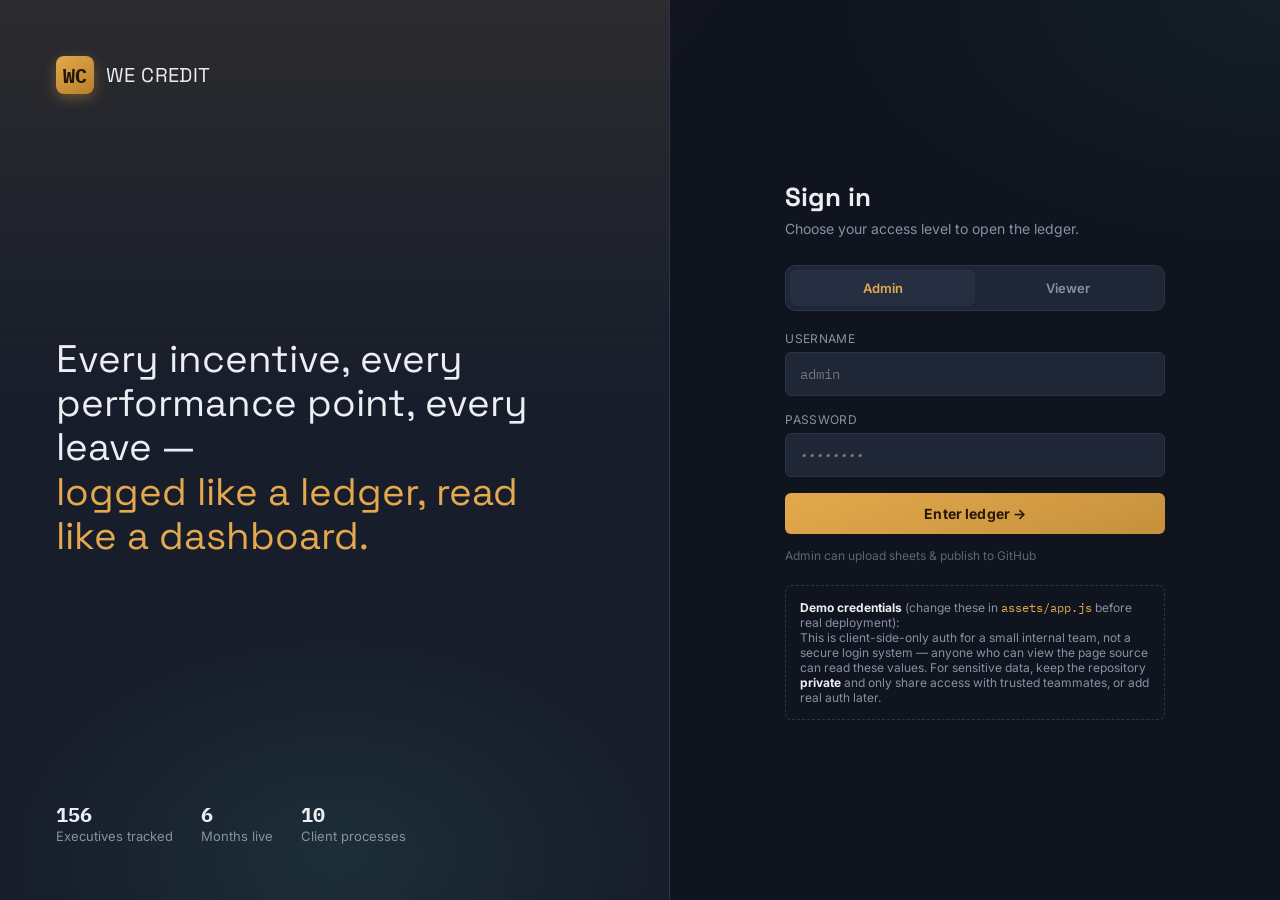
==== index.html @ 79894889 "new" ====
<!DOCTYPE html>
<html lang="en">
<head>
<meta charset="UTF-8">
<meta name="viewport" content="width=device-width, initial-scale=1.0">
<title>WE CREDIT — Sign in</title>
<link rel="preconnect" href="https://fonts.googleapis.com">
<link href="https://fonts.googleapis.com/css2?family=Space+Grotesk:wght@500;600;700&family=Inter:wght@400;500;600;700&family=IBM+Plex+Mono:wght@400;500;600&display=swap" rel="stylesheet">
<link rel="stylesheet" href="assets/style.css">
</head>
<body>

<div class="login-shell">
  <aside class="login-aside">
    <div class="brand-mark"><span class="stamp">WC</span> WE CREDIT</div>

    <div class="aside-quote">
      Every incentive, every performance point, every leave —<br>
      <em>logged like a ledger, read like a dashboard.</em>
    </div>

    <div class="aside-foot">
      <div><b id="statEmp">—</b>Executives tracked</div>
      <div><b id="statMonths">6</b>Months live</div>
      <div><b id="statProc">—</b>Client processes</div>
    </div>
  </aside>

  <main class="login-main">
    <div class="login-card">
      <h1>Sign in</h1>
      <p class="sub">Choose your access level to open the ledger.</p>

      <div class="role-toggle">
        <button type="button" data-role="admin" class="active">Admin</button>
        <button type="button" data-role="viewer">Viewer</button>
      </div>

      <div class="error-msg" id="errBox">Incorrect username or password. Try again.</div>

      <form id="loginForm">
        <div class="field">
          <label for="username">Username</label>
          <input id="username" autocomplete="username" placeholder="admin" required>
        </div>
        <div class="field">
          <label for="password">Password</label>
          <input id="password" type="password" autocomplete="current-password" placeholder="••••••••" required>
        </div>
        <button class="btn btn-primary" type="submit" id="loginBtn">Enter ledger →</button>
      </form>

      <div class="hint-row">
        <span id="roleHint">Admin can upload sheets &amp; publish to GitHub</span>
      </div>

      <div class="demo-creds">
        <b>Demo credentials</b> (change these in <code>assets/app.js</code> before real deployment):<br>
        This is client-side-only auth for a small internal team, not a secure login system —
        anyone who can view the page source can read these values. For sensitive data, keep the
        repository <b>private</b> and only share access with trusted teammates, or add real auth later.
      </div>
    </div>
  </main>
</div>

<script src="assets/app.js"></script>
<script>
  (function(){
    var roleBtns = document.querySelectorAll('.role-toggle button');
    var hint = document.getElementById('roleHint');
    var usernameField = document.getElementById('username');
    roleBtns.forEach(function(btn){
      btn.addEventListener('click', function(){
        roleBtns.forEach(function(b){ b.classList.remove('active'); });
        btn.classList.add('active');
        var role = btn.getAttribute('data-role');
        hint.textContent = role === 'admin'
          ? 'Admin can upload sheets & publish to GitHub'
          : 'Viewer gets read-only dashboards';
        usernameField.placeholder = role === 'admin' ? 'admin' : 'viewer';
      });
    });

    document.getElementById('loginForm').addEventListener('submit', function(e){
      e.preventDefault();
      var role = document.querySelector('.role-toggle button.active').getAttribute('data-role');
      var u = document.getElementById('username').value.trim();
      var p = document.getElementById('password').value;
      var result = WCLedger.auth.attempt(role, u, p);
      var errBox = document.getElementById('errBox');
      if(result.ok){
        errBox.style.display = 'none';
        window.location.href = 'dashboard.html';
      } else {
        errBox.style.display = 'block';
      }
    });

    // Populate aside stats from data.json (nice-to-have, silently ignored if not reachable, e.g. opened via file://)
    fetch('data/data.json').then(function(r){ return r.json(); }).then(function(d){
      document.getElementById('statEmp').textContent = d.meta.employeeCount;
      var procs = new Set(d.employees.map(function(e){ return e.currentProcess; }));
      document.getElementById('statProc').textContent = procs.size;
    }).catch(function(){ /* offline / file:// preview — ignore */ });

    // If already logged in, skip straight to dashboard
    if(WCLedger.auth.current()){ window.location.href = 'dashboard.html'; }
  })();
</script>
</body>
</html>
---- assets/style.css ----
/* ==========================================================================
   WorkCollar Ledger — design tokens
   Subject: monthly incentive/performance sheet for field sales executives,
   run across multiple client processes (KB, Money View, Olyv, Zapcash…).
   Direction: a "ledger with a pulse" — stamped ticket cards, ruled tables,
   mono digits for every number, warm gold for incentive, teal for
   performance, coral for risk (leave/PIP).
   ========================================================================== */

:root{
  --ink:        #10141F;
  --panel:      #171D2B;
  --panel-2:    #1F2736;
  --panel-3:    #262F42;
  --line:       #2B3448;
  --line-soft:  #202939;
  --paper:      #ECEEF3;
  --slate:      #8890A4;
  --slate-dim:  #5D6478;

  --gold:       #E3A94C;
  --gold-dim:   #7A5A26;
  --teal:       #4FC9A8;
  --teal-dim:   #2C6B58;
  --coral:      #E36767;
  --coral-dim:  #7A3232;
  --blue:       #6C93E0;

  --font-display: 'Space Grotesk', 'Segoe UI', sans-serif;
  --font-body: 'Inter', 'Segoe UI', sans-serif;
  --font-mono: 'IBM Plex Mono', 'Courier New', monospace;

  --radius: 10px;
  --radius-sm: 6px;
  --shadow-card: 0 1px 0 rgba(255,255,255,0.03) inset, 0 8px 24px rgba(0,0,0,0.35);
}

@media (prefers-reduced-motion: reduce){
  *{ animation-duration: 0.001ms !important; transition-duration: 0.001ms !important; }
}

*{ box-sizing: border-box; }
html,body{ height:100%; }
body{
  margin:0;
  background:
    radial-gradient(1100px 600px at 12% -10%, rgba(227,169,76,0.08), transparent 55%),
    radial-gradient(900px 500px at 100% 0%, rgba(79,201,168,0.06), transparent 50%),
    var(--ink);
  color: var(--paper);
  font-family: var(--font-body);
  -webkit-font-smoothing: antialiased;
}

a{ color: inherit; }

::selection{ background: var(--gold); color: #171207; }

.mono{ font-family: var(--font-mono); font-variant-numeric: tabular-nums; }

/* Perforated / ledger-edge divider used under hero + table headers */
.perf-edge{
  height: 10px;
  background-image: radial-gradient(circle at 10px 5px, var(--ink) 3.5px, transparent 3.6px);
  background-size: 20px 10px;
  background-repeat: repeat-x;
  background-color: var(--panel-2);
}

/* ---------------------------------------------------------------------- */
/* LOGIN PAGE                                                              */
/* ---------------------------------------------------------------------- */
.login-shell{
  min-height:100vh;
  display:grid;
  grid-template-columns: 1.1fr 1fr;
}
@media (max-width: 860px){
  .login-shell{ grid-template-columns: 1fr; }
  .login-aside{ display:none; }
}

.login-aside{
  position:relative;
  padding: 56px;
  display:flex;
  flex-direction:column;
  justify-content:space-between;
  background:
    linear-gradient(180deg, rgba(227,169,76,0.10), rgba(16,20,31,0) 45%),
    var(--panel);
  border-right: 1px solid var(--line);
  overflow:hidden;
}
.login-aside::after{
  content:"";
  position:absolute; inset: auto -20% -30% -20%;
  height: 70%;
  background: radial-gradient(closest-side, rgba(79,201,168,0.10), transparent 70%);
}
.brand-mark{
  display:flex; align-items:center; gap:12px;
  font-family: var(--font-display);
  font-size: 20px; letter-spacing: 0.02em;
}
.brand-mark .stamp{
  width:38px; height:38px; border-radius:8px;
  background: linear-gradient(145deg, var(--gold), #B87F2A);
  display:flex; align-items:center; justify-content:center;
  color:#241905; font-weight:700; font-family: var(--font-mono);
  box-shadow: 0 4px 14px rgba(227,169,76,0.35);
}
.aside-quote{
  position:relative; z-index:1;
  font-family: var(--font-display);
  font-size: clamp(28px, 3vw, 40px);
  line-height:1.15;
  max-width: 520px;
  color: var(--paper);
}
.aside-quote em{ color: var(--gold); font-style:normal; }
.aside-foot{
  position:relative; z-index:1;
  display:flex; gap:28px; color: var(--slate); font-size:13px;
}
.aside-foot b{ color: var(--paper); font-family: var(--font-mono); display:block; font-size:20px; }

.login-main{
  display:flex; align-items:center; justify-content:center;
  padding: 40px 24px;
}
.login-card{
  width:100%; max-width: 380px;
}
.login-card h1{
  font-family: var(--font-display);
  font-size: 26px; margin: 0 0 6px;
}
.login-card p.sub{ color: var(--slate); margin:0 0 28px; font-size:14px; }

.role-toggle{
  display:flex; background: var(--panel-2); border:1px solid var(--line);
  border-radius: var(--radius); padding:4px; margin-bottom:20px;
}
.role-toggle button{
  flex:1; padding:10px 12px; border:none; background:transparent; color:var(--slate);
  font-family: var(--font-body); font-weight:600; font-size:13px; border-radius:7px; cursor:pointer;
  transition: background .15s, color .15s;
}
.role-toggle button.active{ background: var(--panel-3); color: var(--paper); box-shadow: 0 1px 0 rgba(255,255,255,0.04) inset; }
.role-toggle button.active[data-role="admin"]{ color: var(--gold); }
.role-toggle button.active[data-role="viewer"]{ color: var(--teal); }

.field{ margin-bottom: 16px; }
.field label{ display:block; font-size:12px; color: var(--slate); margin-bottom:6px; letter-spacing:.03em; text-transform:uppercase; }
.field input{
  width:100%; padding: 12px 14px; border-radius: var(--radius-sm);
  border:1px solid var(--line); background: var(--panel-2); color: var(--paper);
  font-family: var(--font-mono); font-size:14px; outline:none;
  transition: border-color .15s, box-shadow .15s;
}
.field input:focus{ border-color: var(--gold); box-shadow: 0 0 0 3px rgba(227,169,76,0.15); }

.btn{
  display:inline-flex; align-items:center; justify-content:center; gap:8px;
  padding: 12px 18px; border-radius: var(--radius-sm); border:none; cursor:pointer;
  font-family: var(--font-body); font-weight:700; font-size:14px; letter-spacing:.01em;
  transition: transform .1s, filter .15s;
}
.btn:active{ transform: translateY(1px); }
.btn-primary{ background: linear-gradient(160deg, var(--gold), #C6903C); color:#251a06; width:100%; }
.btn-primary:hover{ filter: brightness(1.07); }
.btn-ghost{ background: var(--panel-3); color: var(--paper); border:1px solid var(--line); }
.btn-ghost:hover{ border-color: var(--slate-dim); }
.btn-danger{ background: var(--panel-3); color: var(--coral); border:1px solid var(--coral-dim); }
.btn-sm{ padding: 8px 12px; font-size:12px; }

.hint-row{ display:flex; justify-content:space-between; align-items:center; margin-top:14px; font-size:12px; color: var(--slate-dim); }
.error-msg{
  display:none; background: rgba(227,103,103,0.1); border:1px solid var(--coral-dim); color:#F0A9A9;
  padding:10px 12px; border-radius: var(--radius-sm); font-size:13px; margin-bottom:16px;
}
.demo-creds{ margin-top:22px; padding:14px; border:1px dashed var(--line); border-radius: var(--radius-sm); font-size:12px; color: var(--slate); }
.demo-creds b{ color: var(--paper); }
.demo-creds code{ color: var(--gold); font-family: var(--font-mono); }

/* ---------------------------------------------------------------------- */
/* APP SHELL                                                               */
/* ---------------------------------------------------------------------- */
.app-shell{ min-height:100vh; display:flex; }

.sidebar{
  width: 232px; flex-shrink:0; background: var(--panel);
  border-right:1px solid var(--line);
  display:flex; flex-direction:column; padding: 22px 14px;
  position:sticky; top:0; height:100vh;
}
.sidebar .brand-mark{ padding: 0 8px 22px; font-size:17px; }
.role-pill{
  margin: 0 8px 20px; padding:8px 10px; border-radius: var(--radius-sm);
  background: var(--panel-2); border:1px solid var(--line);
  font-size:12px; color:var(--slate); display:flex; align-items:center; justify-content:space-between;
}
.role-pill b{ font-family: var(--font-mono); }
.role-pill.admin b{ color: var(--gold); }
.role-pill.viewer b{ color: var(--teal); }

.nav-group{ display:flex; flex-direction:column; gap:4px; margin-bottom: 8px; }
.nav-eyebrow{ font-size:10px; text-transform:uppercase; letter-spacing:.12em; color: var(--slate-dim); padding: 14px 12px 6px; }
.navlink{
  display:flex; align-items:center; gap:10px; padding: 10px 12px; border-radius: var(--radius-sm);
  color: var(--slate); text-decoration:none; font-size:13.5px; font-weight:600; cursor:pointer; border:1px solid transparent;
  transition: background .12s, color .12s;
}
.navlink svg{ width:16px; height:16px; flex-shrink:0; opacity:.85; }
.navlink:hover{ background: var(--panel-2); color: var(--paper); }
.navlink.active{ background: var(--panel-2); color: var(--paper); border-color: var(--line); }
.navlink.active .tick{ background: var(--gold); }
.navlink .tick{ width:4px; height:4px; border-radius:50%; background: var(--slate-dim); margin-left:auto; }

.sidebar-foot{ margin-top:auto; padding-top: 14px; border-top:1px solid var(--line); }

.main{ flex:1; min-width:0; }
.topbar{
  position:sticky; top:0; z-index:5;
  display:flex; align-items:center; justify-content:space-between;
  padding: 18px 30px; background: rgba(16,20,31,0.85); backdrop-filter: blur(6px);
  border-bottom:1px solid var(--line);
}
.topbar h1{ font-family: var(--font-display); font-size:20px; margin:0; }
.topbar .meta{ color: var(--slate); font-size:12.5px; margin-top:2px; }
.topbar-actions{ display:flex; gap:10px; align-items:center; }

.content{ padding: 26px 30px 60px; max-width: 1360px; }
.panel-fade{ animation: fadeUp .35s ease; }
@keyframes fadeUp{ from{ opacity:0; transform: translateY(6px);} to{opacity:1; transform:none;} }

/* ---------------------------------------------------------------------- */
/* KPI TICKETS                                                             */
/* ---------------------------------------------------------------------- */
.kpi-row{ display:grid; grid-template-columns: repeat(auto-fit, minmax(200px,1fr)); gap:14px; margin-bottom: 22px; }
.ticket{
  position:relative; background: var(--panel); border:1px solid var(--line);
  border-radius: var(--radius); padding: 18px 18px 16px; box-shadow: var(--shadow-card);
  overflow:hidden;
}
.ticket::before{
  content:""; position:absolute; left:0; top:0; bottom:0; width:4px;
  background: var(--accent, var(--gold));
}
.ticket .lbl{ font-size:11px; text-transform:uppercase; letter-spacing:.09em; color: var(--slate); margin-bottom:8px; }
.ticket .val{ font-family: var(--font-mono); font-size: 26px; font-weight:600; color: var(--paper); }
.ticket .sub{ margin-top:6px; font-size:12px; color: var(--slate-dim); }
.ticket .val .unit{ font-size:14px; color: var(--slate); margin-left:4px; }
.ticket-notch{
  position:absolute; right:14px; top:14px; width:8px; height:8px; border-radius:50%;
  background: var(--ink); box-shadow: -14px 0 0 var(--ink);
}

/* ---------------------------------------------------------------------- */
/* CARDS / GRID                                                            */
/* ---------------------------------------------------------------------- */
.card{
  background: var(--panel); border:1px solid var(--line); border-radius: var(--radius);
  padding: 20px; box-shadow: var(--shadow-card); margin-bottom: 18px;
}
.card-head{ display:flex; align-items:flex-start; justify-content:space-between; margin-bottom:14px; gap:12px; }
.card-head h3{ font-family: var(--font-display); font-size:15.5px; margin:0 0 3px; }
.card-head p{ margin:0; font-size:12.5px; color: var(--slate); }
.grid-2{ display:grid; grid-template-columns: 1.2fr 1fr; gap:18px; }
.grid-2-even{ display:grid; grid-template-columns: 1fr 1fr; gap:18px; }
@media (max-width: 980px){ .grid-2, .grid-2-even{ grid-template-columns: 1fr; } }

.chip{ display:inline-flex; align-items:center; gap:6px; padding:4px 10px; border-radius:999px; font-size:11.5px; font-weight:600; background: var(--panel-2); border:1px solid var(--line); color: var(--slate); }
.chip .dot{ width:7px; height:7px; border-radius:50%; }

.legend{ display:flex; flex-wrap:wrap; gap:8px; margin-top:12px; }

/* ---------------------------------------------------------------------- */
/* TABLE (raw data)                                                        */
/* ---------------------------------------------------------------------- */
.table-wrap{ overflow:auto; border:1px solid var(--line); border-radius: var(--radius); }
table.ledger{ width:100%; border-collapse: collapse; font-size:12.8px; min-width: 1100px; }
table.ledger thead th{
  position:sticky; top:0; background: var(--panel-3); color: var(--slate);
  text-align:left; padding:10px 12px; font-size:10.5px; text-transform:uppercase; letter-spacing:.06em;
  border-bottom:1px solid var(--line); white-space:nowrap; cursor:pointer; user-select:none;
}
table.ledger thead th:hover{ color: var(--paper); }
table.ledger thead th.num{ text-align:right; }
table.ledger tbody td{ padding: 9px 12px; border-bottom:1px solid var(--line-soft); white-space:nowrap; color: var(--paper); }
table.ledger tbody td.num{ text-align:right; font-family: var(--font-mono); }
table.ledger tbody tr{ transition: background .1s; cursor:pointer; }
table.ledger tbody tr:hover{ background: var(--panel-2); }
table.ledger tbody td.name{ font-weight:600; }
table.ledger tbody td .proc{ color: var(--slate); font-size:11.5px; }
.pos{ color: var(--teal); } .risk{ color: var(--coral); } .warn{ color: var(--gold); }

.spark{ display:inline-block; vertical-align:middle; }

.table-toolbar{ display:flex; gap:10px; flex-wrap:wrap; align-items:center; margin-bottom:14px; }
.search-box{
  flex:1; min-width:220px; display:flex; align-items:center; gap:8px;
  background: var(--panel-2); border:1px solid var(--line); border-radius: var(--radius-sm);
  padding: 9px 12px;
}
.search-box input{ background:transparent; border:none; outline:none; color:var(--paper); font-family: var(--font-body); font-size:13px; width:100%; }
.select-mini{ background: var(--panel-2); border:1px solid var(--line); color: var(--paper); border-radius: var(--radius-sm); padding:9px 10px; font-size:13px; }
.count-badge{ color: var(--slate); font-size:12px; }

/* ---------------------------------------------------------------------- */
/* MODAL (employee detail)                                                 */
/* ---------------------------------------------------------------------- */
.modal-backdrop{
  position:fixed; inset:0; background: rgba(8,10,16,0.7); backdrop-filter: blur(3px);
  display:none; align-items:center; justify-content:center; z-index:50; padding:20px;
}
.modal-backdrop.open{ display:flex; }
.modal{
  background: var(--panel); border:1px solid var(--line); border-radius: 14px;
  width:100%; max-width: 640px; max-height: 86vh; overflow:auto; box-shadow: 0 24px 60px rgba(0,0,0,0.5);
}
.modal-head{ padding: 20px 22px; border-bottom:1px solid var(--line); display:flex; justify-content:space-between; align-items:flex-start; }
.modal-head h2{ font-family: var(--font-display); margin:0 0 4px; font-size:19px; }
.modal-head .sub{ color: var(--slate); font-size:12.5px; }
.modal-body{ padding: 20px 22px; }
.modal-close{ background:none; border:none; color: var(--slate); font-size:20px; cursor:pointer; line-height:1; }
.modal-close:hover{ color: var(--paper); }
.detail-grid{ display:grid; grid-template-columns: repeat(3,1fr); gap:10px; margin-bottom:18px; }
.detail-grid .d{ background: var(--panel-2); border:1px solid var(--line); border-radius: var(--radius-sm); padding:10px 12px; }
.detail-grid .d .k{ font-size:10.5px; text-transform:uppercase; color:var(--slate-dim); letter-spacing:.06em; }
.detail-grid .d .v{ font-family: var(--font-mono); font-size:14px; margin-top:3px; }
.mini-table{ width:100%; border-collapse:collapse; font-size:12.5px; }
.mini-table th{ text-align:right; color:var(--slate); font-weight:600; font-size:10.5px; text-transform:uppercase; padding:6px 8px; border-bottom:1px solid var(--line); }
.mini-table th:first-child, .mini-table td:first-child{ text-align:left; }
.mini-table td{ text-align:right; padding:7px 8px; border-bottom:1px solid var(--line-soft); font-family: var(--font-mono); }

/* ---------------------------------------------------------------------- */
/* PUBLISH / ADMIN                                                         */
/* ---------------------------------------------------------------------- */
.upload-zone{
  border: 1.5px dashed var(--line); border-radius: var(--radius); padding: 30px; text-align:center;
  background: var(--panel-2); cursor:pointer; transition: border-color .15s, background .15s;
}
.upload-zone:hover, .upload-zone.drag{ border-color: var(--gold); background: rgba(227,169,76,0.06); }
.upload-zone input{ display:none; }
.step-badge{
  display:inline-flex; align-items:center; justify-content:center; width:22px; height:22px; border-radius:50%;
  background: var(--panel-3); border:1px solid var(--line); color: var(--slate); font-size:11px; font-family: var(--font-mono); margin-right:8px;
}
.field-inline{ display:grid; grid-template-columns: 1fr 1fr; gap:14px; }
@media (max-width:700px){ .field-inline{ grid-template-columns:1fr; } }
.status-box{ margin-top:14px; padding:12px 14px; border-radius: var(--radius-sm); font-size:13px; display:none; }
.status-box.show{ display:block; }
.status-box.ok{ background: rgba(79,201,168,0.09); border:1px solid var(--teal-dim); color:#B9EEE0; }
.status-box.err{ background: rgba(227,103,103,0.09); border:1px solid var(--coral-dim); color:#F0A9A9; }
.status-box.info{ background: rgba(108,147,224,0.09); border:1px solid #33477e; color:#c4d3f5; }
.progress-dots{ display:inline-flex; gap:4px; margin-left:6px; }
.progress-dots span{ width:5px; height:5px; border-radius:50%; background: var(--slate); animation: blink 1.2s infinite ease-in-out; }
.progress-dots span:nth-child(2){ animation-delay:.2s; } .progress-dots span:nth-child(3){ animation-delay:.4s; }
@keyframes blink{ 0%,80%,100%{opacity:.25} 40%{opacity:1} }

.warn-banner{
  display:flex; gap:10px; align-items:flex-start; background: rgba(227,169,76,0.08); border:1px solid var(--gold-dim);
  color:#F2D8A6; padding:12px 14px; border-radius: var(--radius-sm); font-size:12.5px; margin-bottom:18px;
}

footer.foot-note{ text-align:center; color: var(--slate-dim); font-size:11.5px; padding: 30px 0 10px; }

::-webkit-scrollbar{ width:10px; height:10px; }
::-webkit-scrollbar-track{ background: transparent; }
::-webkit-scrollbar-thumb{ background: var(--panel-3); border-radius:6px; }
::-webkit-scrollbar-thumb:hover{ background: var(--line); }
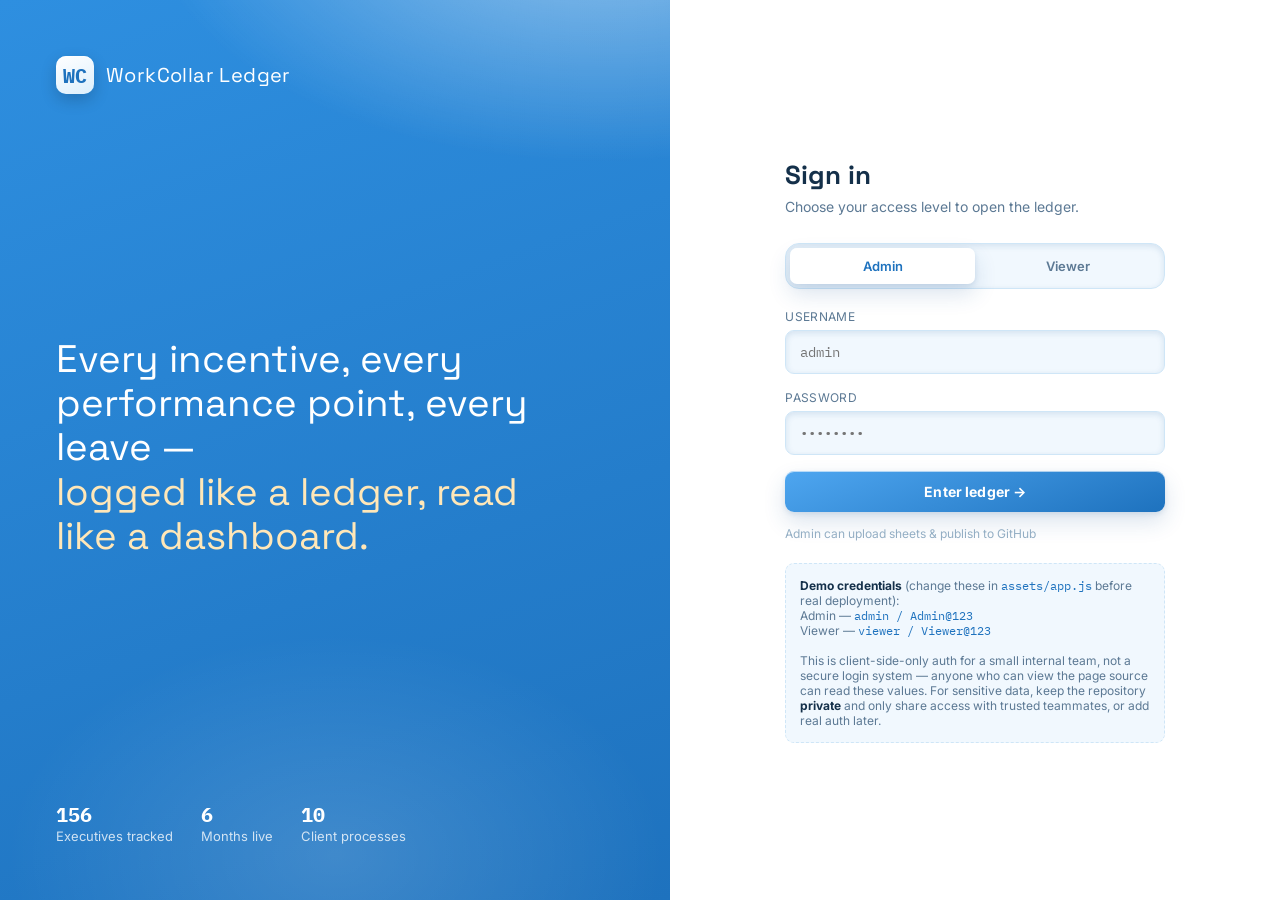
==== commit 79c9824d: "Initial commit" ====
--- a/index.html
+++ b/index.html
@@ -3,7 +3,7 @@
 <head>
 <meta charset="UTF-8">
 <meta name="viewport" content="width=device-width, initial-scale=1.0">
-<title>WE CREDIT — Sign in</title>
+<title>WorkCollar Ledger — Sign in</title>
 <link rel="preconnect" href="https://fonts.googleapis.com">
 <link href="https://fonts.googleapis.com/css2?family=Space+Grotesk:wght@500;600;700&family=Inter:wght@400;500;600;700&family=IBM+Plex+Mono:wght@400;500;600&display=swap" rel="stylesheet">
 <link rel="stylesheet" href="assets/style.css">
@@ -12,7 +12,7 @@
 
 <div class="login-shell">
   <aside class="login-aside">
-    <div class="brand-mark"><span class="stamp">WC</span> WE CREDIT</div>
+    <div class="brand-mark"><span class="stamp">WC</span> WorkCollar Ledger</div>
 
     <div class="aside-quote">
       Every incentive, every performance point, every leave —<br>
@@ -56,6 +56,8 @@
 
       <div class="demo-creds">
         <b>Demo credentials</b> (change these in <code>assets/app.js</code> before real deployment):<br>
+        Admin — <code>admin / Admin@123</code><br>
+        Viewer — <code>viewer / Viewer@123</code><br><br>
         This is client-side-only auth for a small internal team, not a secure login system —
         anyone who can view the page source can read these values. For sensitive data, keep the
         repository <b>private</b> and only share access with trusted teammates, or add real auth later.
--- a/assets/style.css
+++ b/assets/style.css
@@ -1,38 +1,50 @@
 /* ==========================================================================
    WorkCollar Ledger — design tokens
-   Subject: monthly incentive/performance sheet for field sales executives,
-   run across multiple client processes (KB, Money View, Olyv, Zapcash…).
-   Direction: a "ledger with a pulse" — stamped ticket cards, ruled tables,
-   mono digits for every number, warm gold for incentive, teal for
-   performance, coral for risk (leave/PIP).
+   Theme: sky blue & white, raised "3D" ticket/card surfaces on a soft
+   sky-blue backdrop. Gold = incentive, teal = performance, coral = leave/PIP
+   stay as the data-accent palette across every table and chart.
    ========================================================================== */
 
 :root{
-  --ink:        #10141F;
-  --panel:      #171D2B;
-  --panel-2:    #1F2736;
-  --panel-3:    #262F42;
-  --line:       #2B3448;
-  --line-soft:  #202939;
-  --paper:      #ECEEF3;
-  --slate:      #8890A4;
-  --slate-dim:  #5D6478;
-
-  --gold:       #E3A94C;
-  --gold-dim:   #7A5A26;
-  --teal:       #4FC9A8;
-  --teal-dim:   #2C6B58;
-  --coral:      #E36767;
-  --coral-dim:  #7A3232;
-  --blue:       #6C93E0;
+  --sky:        #EAF5FF;
+  --sky-2:      #DCEFFC;
+  --sky-deep:   #2E8FE0;
+  --sky-deep-2: #1E72BE;
+
+  --ink:        #EAF5FF;   /* page background */
+  --panel:      #FFFFFF;   /* card surface */
+  --panel-2:    #F1F8FE;   /* subtle surface */
+  --panel-3:    #E4F1FC;   /* deeper subtle surface */
+  --line:       #CFE6F7;
+  --line-soft:  #E3F0FA;
+  --paper:      #14304A;   /* primary text */
+  --slate:      #5C7994;   /* muted text */
+  --slate-dim:  #93AEC4;
+
+  --gold:       #E8A93B;
+  --gold-dim:   #F6DFAF;
+  --teal:       #1FA184;
+  --teal-dim:   #BFEBE0;
+  --coral:      #D6494E;
+  --coral-dim:  #F6C9CB;
+  --blue:       #2E8FE0;
 
   --font-display: 'Space Grotesk', 'Segoe UI', sans-serif;
   --font-body: 'Inter', 'Segoe UI', sans-serif;
   --font-mono: 'IBM Plex Mono', 'Courier New', monospace;
 
-  --radius: 10px;
-  --radius-sm: 6px;
-  --shadow-card: 0 1px 0 rgba(255,255,255,0.03) inset, 0 8px 24px rgba(0,0,0,0.35);
+  --radius: 14px;
+  --radius-sm: 9px;
+  --shadow-card:
+    0 1px 0 rgba(255,255,255,0.9) inset,
+    0 -1px 0 rgba(46,143,224,0.06) inset,
+    0 14px 30px rgba(30,90,150,0.10),
+    0 3px 8px rgba(30,90,150,0.08);
+  --shadow-raised:
+    0 1px 0 rgba(255,255,255,0.6) inset,
+    0 10px 22px rgba(30,90,150,0.16),
+    0 2px 5px rgba(30,90,150,0.12);
+  --shadow-press: 0 2px 6px rgba(30,90,150,0.14) inset;
 }
 
 @media (prefers-reduced-motion: reduce){
@@ -44,9 +56,9 @@
 body{
   margin:0;
   background:
-    radial-gradient(1100px 600px at 12% -10%, rgba(227,169,76,0.08), transparent 55%),
-    radial-gradient(900px 500px at 100% 0%, rgba(79,201,168,0.06), transparent 50%),
-    var(--ink);
+    radial-gradient(1200px 640px at 8% -12%, rgba(46,143,224,0.16), transparent 55%),
+    radial-gradient(1000px 560px at 105% 0%, rgba(31,161,132,0.10), transparent 50%),
+    linear-gradient(180deg, var(--sky) 0%, #F5FAFF 60%, #FFFFFF 100%);
   color: var(--paper);
   font-family: var(--font-body);
   -webkit-font-smoothing: antialiased;
@@ -54,14 +66,14 @@
 
 a{ color: inherit; }
 
-::selection{ background: var(--gold); color: #171207; }
+::selection{ background: var(--sky-deep); color: #fff; }
 
 .mono{ font-family: var(--font-mono); font-variant-numeric: tabular-nums; }
 
-/* Perforated / ledger-edge divider used under hero + table headers */
+/* Perforated / ledger-edge divider */
 .perf-edge{
   height: 10px;
-  background-image: radial-gradient(circle at 10px 5px, var(--ink) 3.5px, transparent 3.6px);
+  background-image: radial-gradient(circle at 10px 5px, var(--sky) 3.5px, transparent 3.6px);
   background-size: 20px 10px;
   background-repeat: repeat-x;
   background-color: var(--panel-2);
@@ -87,28 +99,29 @@
   flex-direction:column;
   justify-content:space-between;
   background:
-    linear-gradient(180deg, rgba(227,169,76,0.10), rgba(16,20,31,0) 45%),
-    var(--panel);
-  border-right: 1px solid var(--line);
+    radial-gradient(760px 420px at 90% -10%, rgba(255,255,255,0.5), transparent 60%),
+    linear-gradient(160deg, var(--sky-deep) 0%, var(--sky-deep-2) 100%);
+  color: #fff;
   overflow:hidden;
 }
 .login-aside::after{
   content:"";
   position:absolute; inset: auto -20% -30% -20%;
   height: 70%;
-  background: radial-gradient(closest-side, rgba(79,201,168,0.10), transparent 70%);
+  background: radial-gradient(closest-side, rgba(255,255,255,0.14), transparent 70%);
 }
 .brand-mark{
   display:flex; align-items:center; gap:12px;
   font-family: var(--font-display);
   font-size: 20px; letter-spacing: 0.02em;
 }
+.login-aside .brand-mark{ color:#fff; }
 .brand-mark .stamp{
-  width:38px; height:38px; border-radius:8px;
-  background: linear-gradient(145deg, var(--gold), #B87F2A);
+  width:38px; height:38px; border-radius:10px;
+  background: linear-gradient(155deg, #ffffff, #DCEFFC);
   display:flex; align-items:center; justify-content:center;
-  color:#241905; font-weight:700; font-family: var(--font-mono);
-  box-shadow: 0 4px 14px rgba(227,169,76,0.35);
+  color: var(--sky-deep-2); font-weight:700; font-family: var(--font-mono);
+  box-shadow: 0 6px 16px rgba(0,0,0,0.18), 0 1px 0 rgba(255,255,255,0.6) inset;
 }
 .aside-quote{
   position:relative; z-index:1;
@@ -116,18 +129,19 @@
   font-size: clamp(28px, 3vw, 40px);
   line-height:1.15;
   max-width: 520px;
-  color: var(--paper);
-}
-.aside-quote em{ color: var(--gold); font-style:normal; }
+  color: #fff;
+}
+.aside-quote em{ color: #FFE7B8; font-style:normal; }
 .aside-foot{
   position:relative; z-index:1;
-  display:flex; gap:28px; color: var(--slate); font-size:13px;
-}
-.aside-foot b{ color: var(--paper); font-family: var(--font-mono); display:block; font-size:20px; }
+  display:flex; gap:28px; color: rgba(255,255,255,0.78); font-size:13px;
+}
+.aside-foot b{ color: #fff; font-family: var(--font-mono); display:block; font-size:20px; }
 
 .login-main{
   display:flex; align-items:center; justify-content:center;
   padding: 40px 24px;
+  background: #fff;
 }
 .login-card{
   width:100%; max-width: 380px;
@@ -135,20 +149,22 @@
 .login-card h1{
   font-family: var(--font-display);
   font-size: 26px; margin: 0 0 6px;
+  color: var(--paper);
 }
 .login-card p.sub{ color: var(--slate); margin:0 0 28px; font-size:14px; }
 
 .role-toggle{
   display:flex; background: var(--panel-2); border:1px solid var(--line);
   border-radius: var(--radius); padding:4px; margin-bottom:20px;
+  box-shadow: var(--shadow-press);
 }
 .role-toggle button{
   flex:1; padding:10px 12px; border:none; background:transparent; color:var(--slate);
   font-family: var(--font-body); font-weight:600; font-size:13px; border-radius:7px; cursor:pointer;
-  transition: background .15s, color .15s;
-}
-.role-toggle button.active{ background: var(--panel-3); color: var(--paper); box-shadow: 0 1px 0 rgba(255,255,255,0.04) inset; }
-.role-toggle button.active[data-role="admin"]{ color: var(--gold); }
+  transition: background .15s, color .15s, box-shadow .15s;
+}
+.role-toggle button.active{ background: #fff; color: var(--paper); box-shadow: var(--shadow-raised); }
+.role-toggle button.active[data-role="admin"]{ color: var(--sky-deep-2); }
 .role-toggle button.active[data-role="viewer"]{ color: var(--teal); }
 
 .field{ margin-bottom: 16px; }
@@ -157,32 +173,34 @@
   width:100%; padding: 12px 14px; border-radius: var(--radius-sm);
   border:1px solid var(--line); background: var(--panel-2); color: var(--paper);
   font-family: var(--font-mono); font-size:14px; outline:none;
-  transition: border-color .15s, box-shadow .15s;
-}
-.field input:focus{ border-color: var(--gold); box-shadow: 0 0 0 3px rgba(227,169,76,0.15); }
+  box-shadow: var(--shadow-press);
+  transition: border-color .15s, box-shadow .15s, background .15s;
+}
+.field input:focus{ border-color: var(--sky-deep); background:#fff; box-shadow: 0 0 0 3px rgba(46,143,224,0.18); }
 
 .btn{
   display:inline-flex; align-items:center; justify-content:center; gap:8px;
   padding: 12px 18px; border-radius: var(--radius-sm); border:none; cursor:pointer;
   font-family: var(--font-body); font-weight:700; font-size:14px; letter-spacing:.01em;
-  transition: transform .1s, filter .15s;
-}
-.btn:active{ transform: translateY(1px); }
-.btn-primary{ background: linear-gradient(160deg, var(--gold), #C6903C); color:#251a06; width:100%; }
-.btn-primary:hover{ filter: brightness(1.07); }
-.btn-ghost{ background: var(--panel-3); color: var(--paper); border:1px solid var(--line); }
+  transition: transform .1s, filter .15s, box-shadow .1s;
+  box-shadow: var(--shadow-raised);
+}
+.btn:active{ transform: translateY(1px); box-shadow: var(--shadow-press); }
+.btn-primary{ background: linear-gradient(160deg, #4EA6F0, var(--sky-deep-2)); color:#fff; width:100%; }
+.btn-primary:hover{ filter: brightness(1.06); }
+.btn-ghost{ background: linear-gradient(160deg, #ffffff, var(--panel-2)); color: var(--paper); border:1px solid var(--line); }
 .btn-ghost:hover{ border-color: var(--slate-dim); }
-.btn-danger{ background: var(--panel-3); color: var(--coral); border:1px solid var(--coral-dim); }
+.btn-danger{ background: linear-gradient(160deg, #ffffff, #FCEBEC); color: var(--coral); border:1px solid var(--coral-dim); }
 .btn-sm{ padding: 8px 12px; font-size:12px; }
 
 .hint-row{ display:flex; justify-content:space-between; align-items:center; margin-top:14px; font-size:12px; color: var(--slate-dim); }
 .error-msg{
-  display:none; background: rgba(227,103,103,0.1); border:1px solid var(--coral-dim); color:#F0A9A9;
+  display:none; background: #FDECEC; border:1px solid var(--coral-dim); color:#B4363B;
   padding:10px 12px; border-radius: var(--radius-sm); font-size:13px; margin-bottom:16px;
 }
-.demo-creds{ margin-top:22px; padding:14px; border:1px dashed var(--line); border-radius: var(--radius-sm); font-size:12px; color: var(--slate); }
+.demo-creds{ margin-top:22px; padding:14px; border:1px dashed var(--line); border-radius: var(--radius-sm); font-size:12px; color: var(--slate); background: var(--panel-2); }
 .demo-creds b{ color: var(--paper); }
-.demo-creds code{ color: var(--gold); font-family: var(--font-mono); }
+.demo-creds code{ color: var(--sky-deep-2); font-family: var(--font-mono); }
 
 /* ---------------------------------------------------------------------- */
 /* APP SHELL                                                               */
@@ -190,19 +208,22 @@
 .app-shell{ min-height:100vh; display:flex; }
 
 .sidebar{
-  width: 232px; flex-shrink:0; background: var(--panel);
+  width: 232px; flex-shrink:0; background: #fff;
   border-right:1px solid var(--line);
   display:flex; flex-direction:column; padding: 22px 14px;
   position:sticky; top:0; height:100vh;
-}
-.sidebar .brand-mark{ padding: 0 8px 22px; font-size:17px; }
+  box-shadow: 4px 0 18px rgba(30,90,150,0.05);
+}
+.sidebar .brand-mark{ padding: 0 8px 22px; font-size:17px; color: var(--paper); }
+.sidebar .brand-mark .stamp{ background: linear-gradient(155deg, var(--sky-deep), var(--sky-deep-2)); color:#fff; }
 .role-pill{
   margin: 0 8px 20px; padding:8px 10px; border-radius: var(--radius-sm);
   background: var(--panel-2); border:1px solid var(--line);
   font-size:12px; color:var(--slate); display:flex; align-items:center; justify-content:space-between;
+  box-shadow: var(--shadow-press);
 }
 .role-pill b{ font-family: var(--font-mono); }
-.role-pill.admin b{ color: var(--gold); }
+.role-pill.admin b{ color: var(--sky-deep-2); }
 .role-pill.viewer b{ color: var(--teal); }
 
 .nav-group{ display:flex; flex-direction:column; gap:4px; margin-bottom: 8px; }
@@ -210,12 +231,12 @@
 .navlink{
   display:flex; align-items:center; gap:10px; padding: 10px 12px; border-radius: var(--radius-sm);
   color: var(--slate); text-decoration:none; font-size:13.5px; font-weight:600; cursor:pointer; border:1px solid transparent;
-  transition: background .12s, color .12s;
+  transition: background .12s, color .12s, box-shadow .12s;
 }
 .navlink svg{ width:16px; height:16px; flex-shrink:0; opacity:.85; }
 .navlink:hover{ background: var(--panel-2); color: var(--paper); }
-.navlink.active{ background: var(--panel-2); color: var(--paper); border-color: var(--line); }
-.navlink.active .tick{ background: var(--gold); }
+.navlink.active{ background: linear-gradient(160deg, #ffffff, var(--panel-2)); color: var(--sky-deep-2); border-color: var(--line); box-shadow: var(--shadow-raised); }
+.navlink.active .tick{ background: var(--sky-deep); }
 .navlink .tick{ width:4px; height:4px; border-radius:50%; background: var(--slate-dim); margin-left:auto; }
 
 .sidebar-foot{ margin-top:auto; padding-top: 14px; border-top:1px solid var(--line); }
@@ -224,10 +245,10 @@
 .topbar{
   position:sticky; top:0; z-index:5;
   display:flex; align-items:center; justify-content:space-between;
-  padding: 18px 30px; background: rgba(16,20,31,0.85); backdrop-filter: blur(6px);
+  padding: 18px 30px; background: rgba(255,255,255,0.86); backdrop-filter: blur(8px);
   border-bottom:1px solid var(--line);
 }
-.topbar h1{ font-family: var(--font-display); font-size:20px; margin:0; }
+.topbar h1{ font-family: var(--font-display); font-size:20px; margin:0; color: var(--paper); }
 .topbar .meta{ color: var(--slate); font-size:12.5px; margin-top:2px; }
 .topbar-actions{ display:flex; gap:10px; align-items:center; }
 
@@ -235,18 +256,25 @@
 .panel-fade{ animation: fadeUp .35s ease; }
 @keyframes fadeUp{ from{ opacity:0; transform: translateY(6px);} to{opacity:1; transform:none;} }
 
+/* Fixed-height chart containers — required so Chart.js's responsive +
+   maintainAspectRatio:false canvases render at a stable size instead of
+   growing on every redraw (the "everything is huge" bug). */
+.chart-box{ position:relative; width:100%; }
+.chart-box canvas{ width:100% !important; height:100% !important; }
+
 /* ---------------------------------------------------------------------- */
 /* KPI TICKETS                                                             */
 /* ---------------------------------------------------------------------- */
 .kpi-row{ display:grid; grid-template-columns: repeat(auto-fit, minmax(200px,1fr)); gap:14px; margin-bottom: 22px; }
 .ticket{
-  position:relative; background: var(--panel); border:1px solid var(--line);
-  border-radius: var(--radius); padding: 18px 18px 16px; box-shadow: var(--shadow-card);
+  position:relative; background: linear-gradient(165deg, #ffffff, var(--panel-2));
+  border:1px solid var(--line);
+  border-radius: var(--radius); padding: 18px 18px 16px; box-shadow: var(--shadow-raised);
   overflow:hidden;
 }
 .ticket::before{
   content:""; position:absolute; left:0; top:0; bottom:0; width:4px;
-  background: var(--accent, var(--gold));
+  background: var(--accent, var(--sky-deep));
 }
 .ticket .lbl{ font-size:11px; text-transform:uppercase; letter-spacing:.09em; color: var(--slate); margin-bottom:8px; }
 .ticket .val{ font-family: var(--font-mono); font-size: 26px; font-weight:600; color: var(--paper); }
@@ -254,18 +282,19 @@
 .ticket .val .unit{ font-size:14px; color: var(--slate); margin-left:4px; }
 .ticket-notch{
   position:absolute; right:14px; top:14px; width:8px; height:8px; border-radius:50%;
-  background: var(--ink); box-shadow: -14px 0 0 var(--ink);
+  background: var(--sky); box-shadow: -14px 0 0 var(--sky);
 }
 
 /* ---------------------------------------------------------------------- */
 /* CARDS / GRID                                                            */
 /* ---------------------------------------------------------------------- */
 .card{
-  background: var(--panel); border:1px solid var(--line); border-radius: var(--radius);
+  background: linear-gradient(180deg, #ffffff, #FCFEFF);
+  border:1px solid var(--line); border-radius: var(--radius);
   padding: 20px; box-shadow: var(--shadow-card); margin-bottom: 18px;
 }
 .card-head{ display:flex; align-items:flex-start; justify-content:space-between; margin-bottom:14px; gap:12px; }
-.card-head h3{ font-family: var(--font-display); font-size:15.5px; margin:0 0 3px; }
+.card-head h3{ font-family: var(--font-display); font-size:15.5px; margin:0 0 3px; color: var(--paper); }
 .card-head p{ margin:0; font-size:12.5px; color: var(--slate); }
 .grid-2{ display:grid; grid-template-columns: 1.2fr 1fr; gap:18px; }
 .grid-2-even{ display:grid; grid-template-columns: 1fr 1fr; gap:18px; }
@@ -279,8 +308,8 @@
 /* ---------------------------------------------------------------------- */
 /* TABLE (raw data)                                                        */
 /* ---------------------------------------------------------------------- */
-.table-wrap{ overflow:auto; border:1px solid var(--line); border-radius: var(--radius); }
-table.ledger{ width:100%; border-collapse: collapse; font-size:12.8px; min-width: 1100px; }
+.table-wrap{ overflow:auto; border:1px solid var(--line); border-radius: var(--radius); box-shadow: var(--shadow-press); }
+table.ledger{ width:100%; border-collapse: collapse; font-size:12.8px; min-width: 1100px; background:#fff; }
 table.ledger thead th{
   position:sticky; top:0; background: var(--panel-3); color: var(--slate);
   text-align:left; padding:10px 12px; font-size:10.5px; text-transform:uppercase; letter-spacing:.06em;
@@ -294,7 +323,7 @@
 table.ledger tbody tr:hover{ background: var(--panel-2); }
 table.ledger tbody td.name{ font-weight:600; }
 table.ledger tbody td .proc{ color: var(--slate); font-size:11.5px; }
-.pos{ color: var(--teal); } .risk{ color: var(--coral); } .warn{ color: var(--gold); }
+.pos{ color: var(--teal); } .risk{ color: var(--coral); } .warn{ color: #B8791F; }
 
 .spark{ display:inline-block; vertical-align:middle; }
 
@@ -302,38 +331,61 @@
 .search-box{
   flex:1; min-width:220px; display:flex; align-items:center; gap:8px;
   background: var(--panel-2); border:1px solid var(--line); border-radius: var(--radius-sm);
-  padding: 9px 12px;
+  padding: 9px 12px; box-shadow: var(--shadow-press);
 }
 .search-box input{ background:transparent; border:none; outline:none; color:var(--paper); font-family: var(--font-body); font-size:13px; width:100%; }
-.select-mini{ background: var(--panel-2); border:1px solid var(--line); color: var(--paper); border-radius: var(--radius-sm); padding:9px 10px; font-size:13px; }
+.select-mini{ background: var(--panel-2); border:1px solid var(--line); color: var(--paper); border-radius: var(--radius-sm); padding:9px 10px; font-size:13px; box-shadow: var(--shadow-press); }
 .count-badge{ color: var(--slate); font-size:12px; }
 
+.filter-builder{ display:flex; gap:8px; flex-wrap:wrap; align-items:center; padding:12px; margin-bottom:10px; background: var(--panel-2); border:1px solid var(--line); border-radius: var(--radius-sm); box-shadow: var(--shadow-press); }
+.filter-chips{ display:flex; gap:8px; flex-wrap:wrap; margin-bottom:14px; }
+.filter-chip{ display:inline-flex; align-items:center; gap:8px; padding:5px 6px 5px 12px; border-radius:999px; font-size:12px; font-weight:600; border:1px solid; }
+.filter-chip.mode-filter{ background:#EAF3FE; border-color:#BBDBF8; color:#1E5A8E; }
+.filter-chip.mode-highlight{ background:#FFF7E6; border-color:#F3D48A; color:#8A6410; }
+.filter-chip button{ border:none; background: rgba(0,0,0,0.08); color:inherit; width:18px; height:18px; border-radius:50%; cursor:pointer; font-size:11px; line-height:1; }
+.filter-chip button:hover{ background: rgba(0,0,0,0.16); }
+
+table.ledger tbody tr.row-highlight{ background: #FFF7E6; }
+table.ledger tbody tr.row-highlight:hover{ background: #FEEFCB; }
+table.ledger tbody tr.row-hidden{ display:none; }
+
 /* ---------------------------------------------------------------------- */
 /* MODAL (employee detail)                                                 */
 /* ---------------------------------------------------------------------- */
 .modal-backdrop{
-  position:fixed; inset:0; background: rgba(8,10,16,0.7); backdrop-filter: blur(3px);
+  position:fixed; inset:0; background: rgba(20,48,74,0.35); backdrop-filter: blur(3px);
   display:none; align-items:center; justify-content:center; z-index:50; padding:20px;
 }
 .modal-backdrop.open{ display:flex; }
 .modal{
-  background: var(--panel); border:1px solid var(--line); border-radius: 14px;
-  width:100%; max-width: 640px; max-height: 86vh; overflow:auto; box-shadow: 0 24px 60px rgba(0,0,0,0.5);
-}
-.modal-head{ padding: 20px 22px; border-bottom:1px solid var(--line); display:flex; justify-content:space-between; align-items:flex-start; }
-.modal-head h2{ font-family: var(--font-display); margin:0 0 4px; font-size:19px; }
+  background: #fff; border:1px solid var(--line); border-radius: 16px;
+  width:100%; max-width: 640px; max-height: 86vh; overflow:auto;
+  box-shadow: 0 30px 70px rgba(20,48,74,0.28), 0 1px 0 rgba(255,255,255,0.8) inset;
+}
+.modal-head{ padding: 20px 22px; border-bottom:1px solid var(--line); display:flex; justify-content:space-between; align-items:flex-start; background: linear-gradient(180deg, var(--panel-2), #fff); border-radius: 16px 16px 0 0; }
+.modal-head h2{ font-family: var(--font-display); margin:0 0 4px; font-size:19px; color: var(--paper); }
 .modal-head .sub{ color: var(--slate); font-size:12.5px; }
 .modal-body{ padding: 20px 22px; }
 .modal-close{ background:none; border:none; color: var(--slate); font-size:20px; cursor:pointer; line-height:1; }
 .modal-close:hover{ color: var(--paper); }
-.detail-grid{ display:grid; grid-template-columns: repeat(3,1fr); gap:10px; margin-bottom:18px; }
-.detail-grid .d{ background: var(--panel-2); border:1px solid var(--line); border-radius: var(--radius-sm); padding:10px 12px; }
+.detail-grid{ display:grid; grid-template-columns: repeat(3,1fr); gap:10px; margin-bottom:14px; }
+.detail-grid .d{ background: linear-gradient(165deg, #ffffff, var(--panel-2)); border:1px solid var(--line); border-radius: var(--radius-sm); padding:10px 12px; box-shadow: var(--shadow-raised); }
 .detail-grid .d .k{ font-size:10.5px; text-transform:uppercase; color:var(--slate-dim); letter-spacing:.06em; }
-.detail-grid .d .v{ font-family: var(--font-mono); font-size:14px; margin-top:3px; }
+.detail-grid .d .v{ font-family: var(--font-mono); font-size:14px; margin-top:3px; color: var(--paper); }
+
+/* Feedback breakdown chips (yellow = total, green = positive, red = negative) */
+.feedback-row{ display:grid; grid-template-columns: repeat(3,1fr); gap:10px; margin-bottom:18px; }
+.feedback-chip{ border-radius: var(--radius-sm); padding:10px 12px; text-align:center; box-shadow: var(--shadow-raised); border:1px solid transparent; }
+.feedback-chip .k{ font-size:10px; text-transform:uppercase; letter-spacing:.06em; font-weight:700; opacity:.85; }
+.feedback-chip .v{ font-family: var(--font-mono); font-size:20px; font-weight:700; margin-top:4px; }
+.feedback-chip.yellow{ background: linear-gradient(165deg, #FFF7E6, #FEEFCB); border-color:#F3D48A; color:#8A6410; }
+.feedback-chip.green{ background: linear-gradient(165deg, #EAFBF4, #D3F4E5); border-color:#9FE0C4; color:#0F7A54; }
+.feedback-chip.red{ background: linear-gradient(165deg, #FEEEEE, #FBD8D9); border-color:#F0AEB1; color:#B4363B; }
+
 .mini-table{ width:100%; border-collapse:collapse; font-size:12.5px; }
 .mini-table th{ text-align:right; color:var(--slate); font-weight:600; font-size:10.5px; text-transform:uppercase; padding:6px 8px; border-bottom:1px solid var(--line); }
 .mini-table th:first-child, .mini-table td:first-child{ text-align:left; }
-.mini-table td{ text-align:right; padding:7px 8px; border-bottom:1px solid var(--line-soft); font-family: var(--font-mono); }
+.mini-table td{ text-align:right; padding:7px 8px; border-bottom:1px solid var(--line-soft); font-family: var(--font-mono); color: var(--paper); }
 
 /* ---------------------------------------------------------------------- */
 /* PUBLISH / ADMIN                                                         */
@@ -342,7 +394,7 @@
   border: 1.5px dashed var(--line); border-radius: var(--radius); padding: 30px; text-align:center;
   background: var(--panel-2); cursor:pointer; transition: border-color .15s, background .15s;
 }
-.upload-zone:hover, .upload-zone.drag{ border-color: var(--gold); background: rgba(227,169,76,0.06); }
+.upload-zone:hover, .upload-zone.drag{ border-color: var(--sky-deep); background: #fff; }
 .upload-zone input{ display:none; }
 .step-badge{
   display:inline-flex; align-items:center; justify-content:center; width:22px; height:22px; border-radius:50%;
@@ -352,22 +404,22 @@
 @media (max-width:700px){ .field-inline{ grid-template-columns:1fr; } }
 .status-box{ margin-top:14px; padding:12px 14px; border-radius: var(--radius-sm); font-size:13px; display:none; }
 .status-box.show{ display:block; }
-.status-box.ok{ background: rgba(79,201,168,0.09); border:1px solid var(--teal-dim); color:#B9EEE0; }
-.status-box.err{ background: rgba(227,103,103,0.09); border:1px solid var(--coral-dim); color:#F0A9A9; }
-.status-box.info{ background: rgba(108,147,224,0.09); border:1px solid #33477e; color:#c4d3f5; }
+.status-box.ok{ background: #EAFBF4; border:1px solid var(--teal-dim); color:#0F7A54; }
+.status-box.err{ background: #FEEEEE; border:1px solid var(--coral-dim); color:#B4363B; }
+.status-box.info{ background: #EAF3FE; border:1px solid #BBDBF8; color:#1E5A8E; }
 .progress-dots{ display:inline-flex; gap:4px; margin-left:6px; }
-.progress-dots span{ width:5px; height:5px; border-radius:50%; background: var(--slate); animation: blink 1.2s infinite ease-in-out; }
+.progress-dots span{ width:5px; height:5px; border-radius:50%; background: currentColor; animation: blink 1.2s infinite ease-in-out; }
 .progress-dots span:nth-child(2){ animation-delay:.2s; } .progress-dots span:nth-child(3){ animation-delay:.4s; }
 @keyframes blink{ 0%,80%,100%{opacity:.25} 40%{opacity:1} }
 
 .warn-banner{
-  display:flex; gap:10px; align-items:flex-start; background: rgba(227,169,76,0.08); border:1px solid var(--gold-dim);
-  color:#F2D8A6; padding:12px 14px; border-radius: var(--radius-sm); font-size:12.5px; margin-bottom:18px;
+  display:flex; gap:10px; align-items:flex-start; background: #FFF7E6; border:1px solid #F3D48A;
+  color:#8A6410; padding:12px 14px; border-radius: var(--radius-sm); font-size:12.5px; margin-bottom:18px;
 }
 
 footer.foot-note{ text-align:center; color: var(--slate-dim); font-size:11.5px; padding: 30px 0 10px; }
 
 ::-webkit-scrollbar{ width:10px; height:10px; }
 ::-webkit-scrollbar-track{ background: transparent; }
-::-webkit-scrollbar-thumb{ background: var(--panel-3); border-radius:6px; }
-::-webkit-scrollbar-thumb:hover{ background: var(--line); }
+::-webkit-scrollbar-thumb{ background: var(--line); border-radius:6px; }
+::-webkit-scrollbar-thumb:hover{ background: var(--slate-dim); }
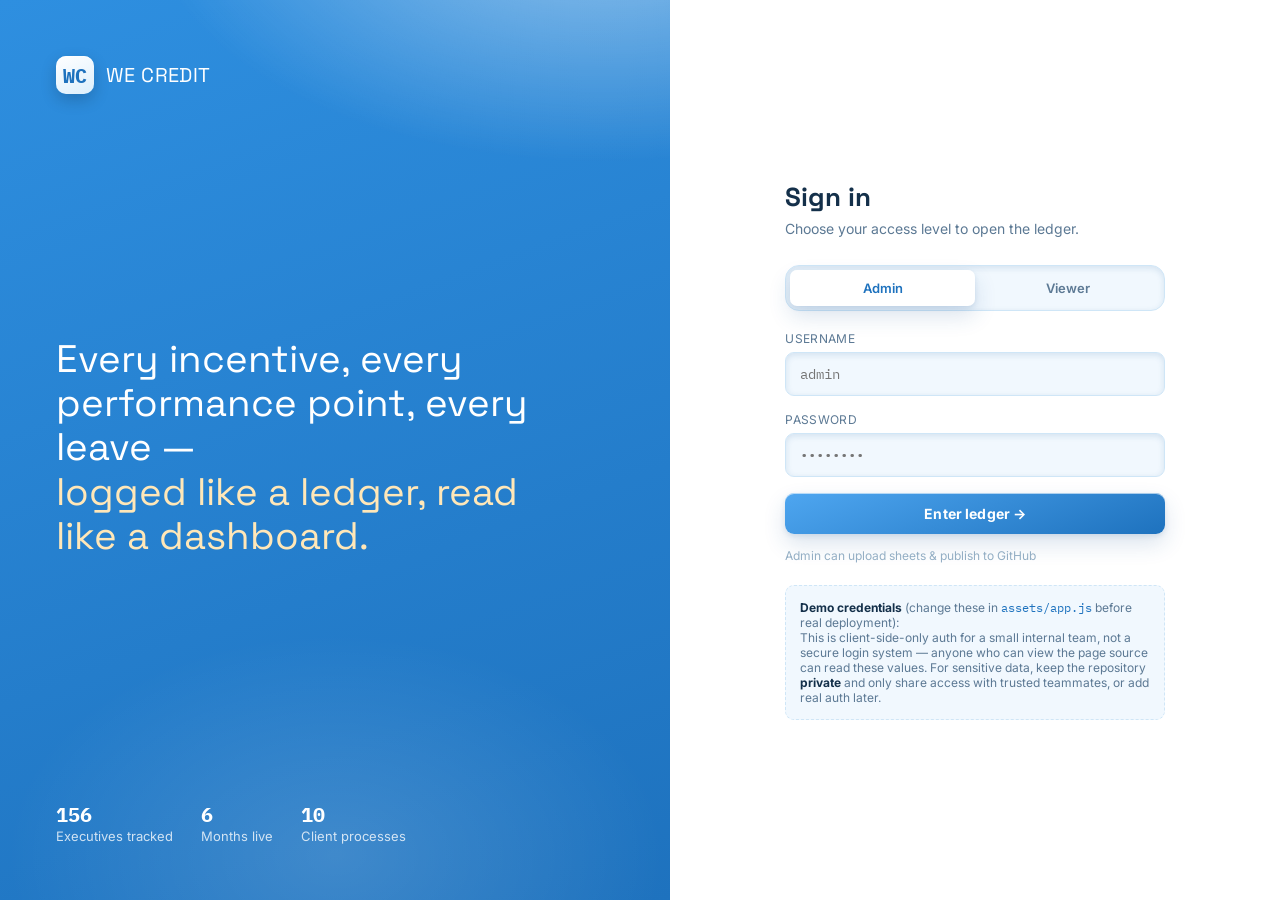
==== commit c6327fe7: "Initial commit" ====
--- a/index.html
+++ b/index.html
@@ -3,7 +3,7 @@
 <head>
 <meta charset="UTF-8">
 <meta name="viewport" content="width=device-width, initial-scale=1.0">
-<title>WorkCollar Ledger — Sign in</title>
+<title>WE CREDIT— Sign in</title>
 <link rel="preconnect" href="https://fonts.googleapis.com">
 <link href="https://fonts.googleapis.com/css2?family=Space+Grotesk:wght@500;600;700&family=Inter:wght@400;500;600;700&family=IBM+Plex+Mono:wght@400;500;600&display=swap" rel="stylesheet">
 <link rel="stylesheet" href="assets/style.css">
@@ -12,7 +12,7 @@
 
 <div class="login-shell">
   <aside class="login-aside">
-    <div class="brand-mark"><span class="stamp">WC</span> WorkCollar Ledger</div>
+    <div class="brand-mark"><span class="stamp">WC</span> WE CREDIT</div>
 
     <div class="aside-quote">
       Every incentive, every performance point, every leave —<br>
@@ -56,8 +56,6 @@
 
       <div class="demo-creds">
         <b>Demo credentials</b> (change these in <code>assets/app.js</code> before real deployment):<br>
-        Admin — <code>admin / Admin@123</code><br>
-        Viewer — <code>viewer / Viewer@123</code><br><br>
         This is client-side-only auth for a small internal team, not a secure login system —
         anyone who can view the page source can read these values. For sensitive data, keep the
         repository <b>private</b> and only share access with trusted teammates, or add real auth later.
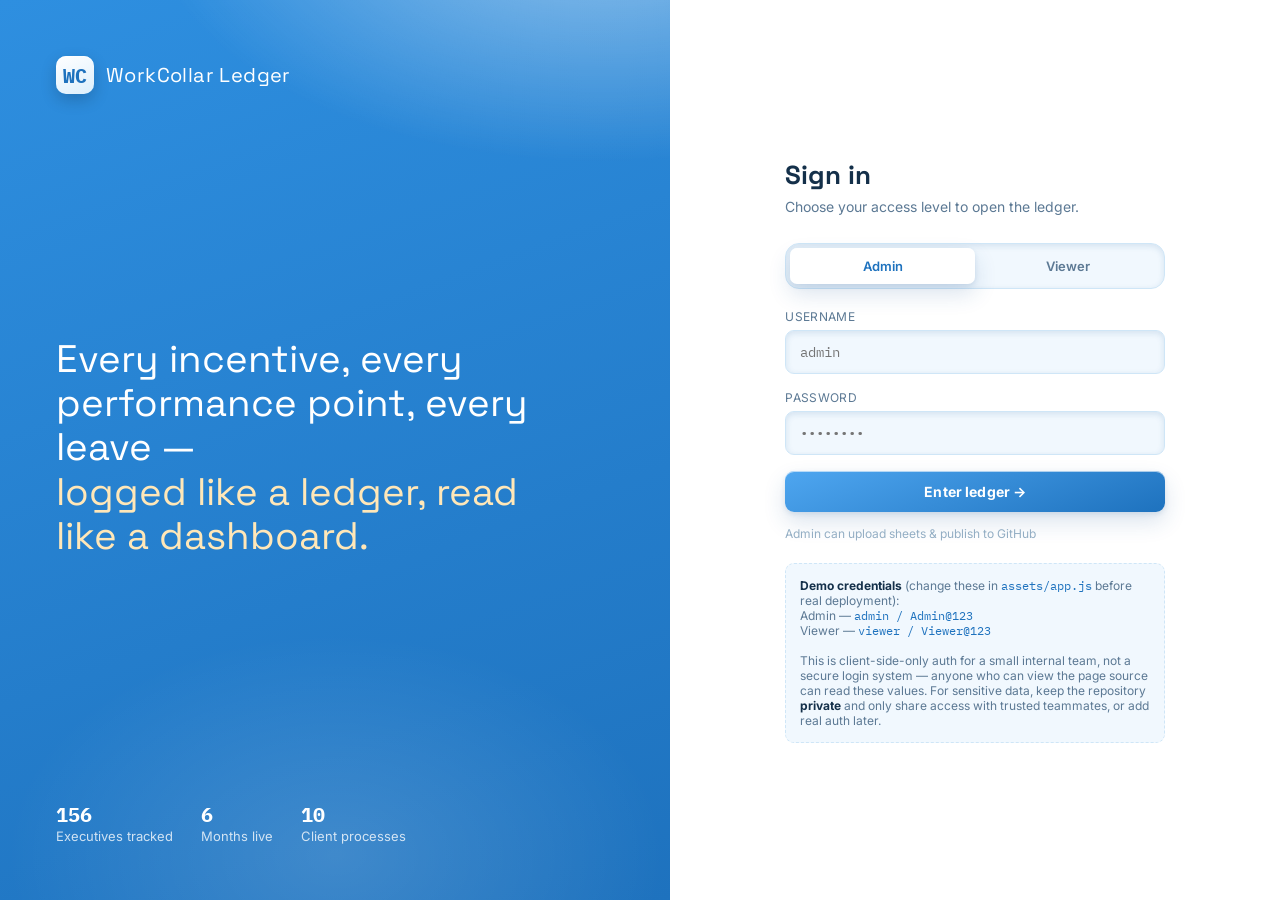
==== commit 41257720: "Initial commit" ====
--- a/index.html
+++ b/index.html
@@ -3,7 +3,7 @@
 <head>
 <meta charset="UTF-8">
 <meta name="viewport" content="width=device-width, initial-scale=1.0">
-<title>WE CREDIT— Sign in</title>
+<title>WorkCollar Ledger — Sign in</title>
 <link rel="preconnect" href="https://fonts.googleapis.com">
 <link href="https://fonts.googleapis.com/css2?family=Space+Grotesk:wght@500;600;700&family=Inter:wght@400;500;600;700&family=IBM+Plex+Mono:wght@400;500;600&display=swap" rel="stylesheet">
 <link rel="stylesheet" href="assets/style.css">
@@ -12,7 +12,7 @@
 
 <div class="login-shell">
   <aside class="login-aside">
-    <div class="brand-mark"><span class="stamp">WC</span> WE CREDIT</div>
+    <div class="brand-mark"><span class="stamp">WC</span> WorkCollar Ledger</div>
 
     <div class="aside-quote">
       Every incentive, every performance point, every leave —<br>
@@ -56,6 +56,8 @@
 
       <div class="demo-creds">
         <b>Demo credentials</b> (change these in <code>assets/app.js</code> before real deployment):<br>
+        Admin — <code>admin / Admin@123</code><br>
+        Viewer — <code>viewer / Viewer@123</code><br><br>
         This is client-side-only auth for a small internal team, not a secure login system —
         anyone who can view the page source can read these values. For sensitive data, keep the
         repository <b>private</b> and only share access with trusted teammates, or add real auth later.
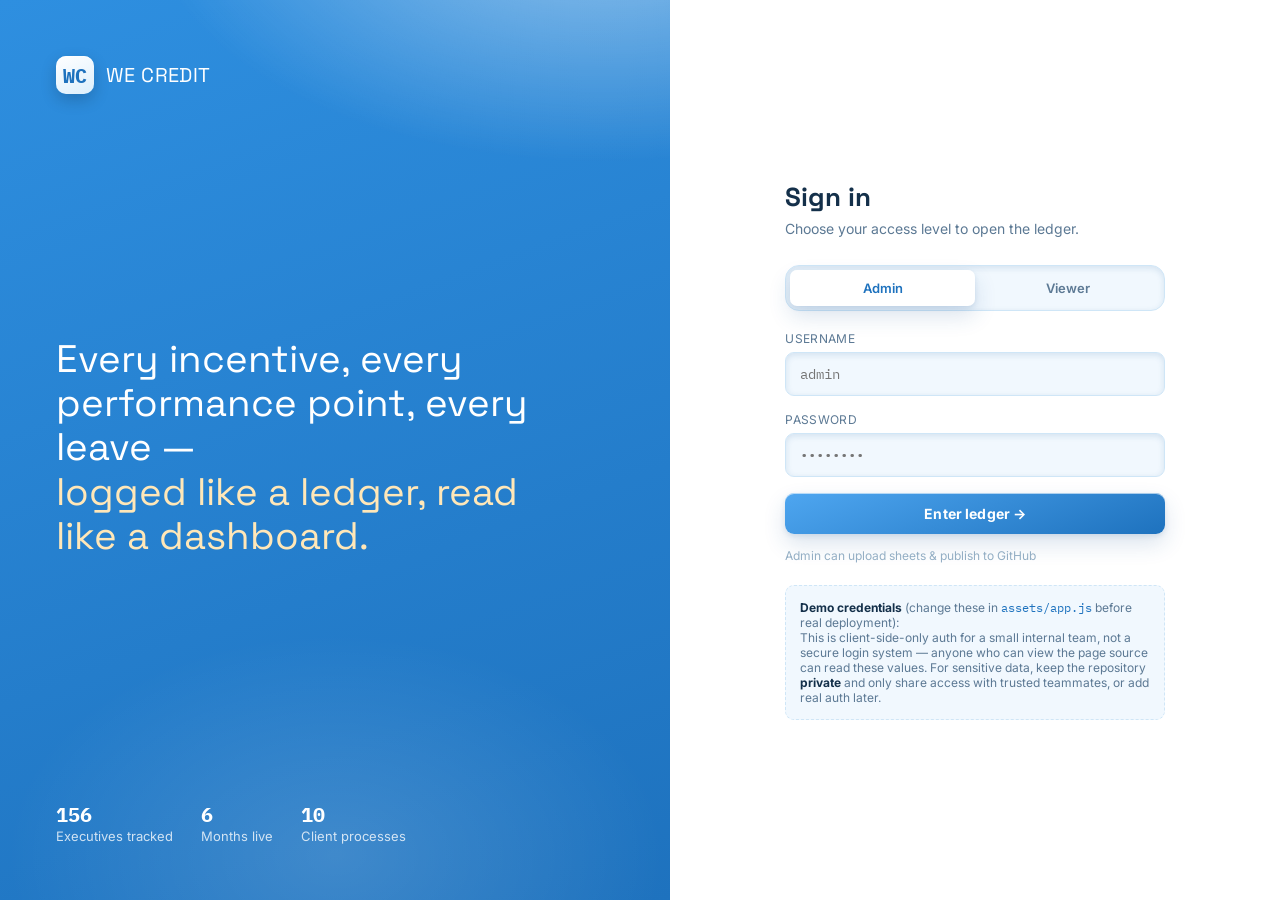
==== commit 4b88727d: "Initial commit" ====
--- a/index.html
+++ b/index.html
@@ -3,7 +3,7 @@
 <head>
 <meta charset="UTF-8">
 <meta name="viewport" content="width=device-width, initial-scale=1.0">
-<title>WorkCollar Ledger — Sign in</title>
+<title>WE CREDIT — Sign in</title>
 <link rel="preconnect" href="https://fonts.googleapis.com">
 <link href="https://fonts.googleapis.com/css2?family=Space+Grotesk:wght@500;600;700&family=Inter:wght@400;500;600;700&family=IBM+Plex+Mono:wght@400;500;600&display=swap" rel="stylesheet">
 <link rel="stylesheet" href="assets/style.css">
@@ -12,7 +12,7 @@
 
 <div class="login-shell">
   <aside class="login-aside">
-    <div class="brand-mark"><span class="stamp">WC</span> WorkCollar Ledger</div>
+    <div class="brand-mark"><span class="stamp">WC</span> WE CREDIT</div>
 
     <div class="aside-quote">
       Every incentive, every performance point, every leave —<br>
@@ -56,8 +56,6 @@
 
       <div class="demo-creds">
         <b>Demo credentials</b> (change these in <code>assets/app.js</code> before real deployment):<br>
-        Admin — <code>admin / Admin@123</code><br>
-        Viewer — <code>viewer / Viewer@123</code><br><br>
         This is client-side-only auth for a small internal team, not a secure login system —
         anyone who can view the page source can read these values. For sensitive data, keep the
         repository <b>private</b> and only share access with trusted teammates, or add real auth later.
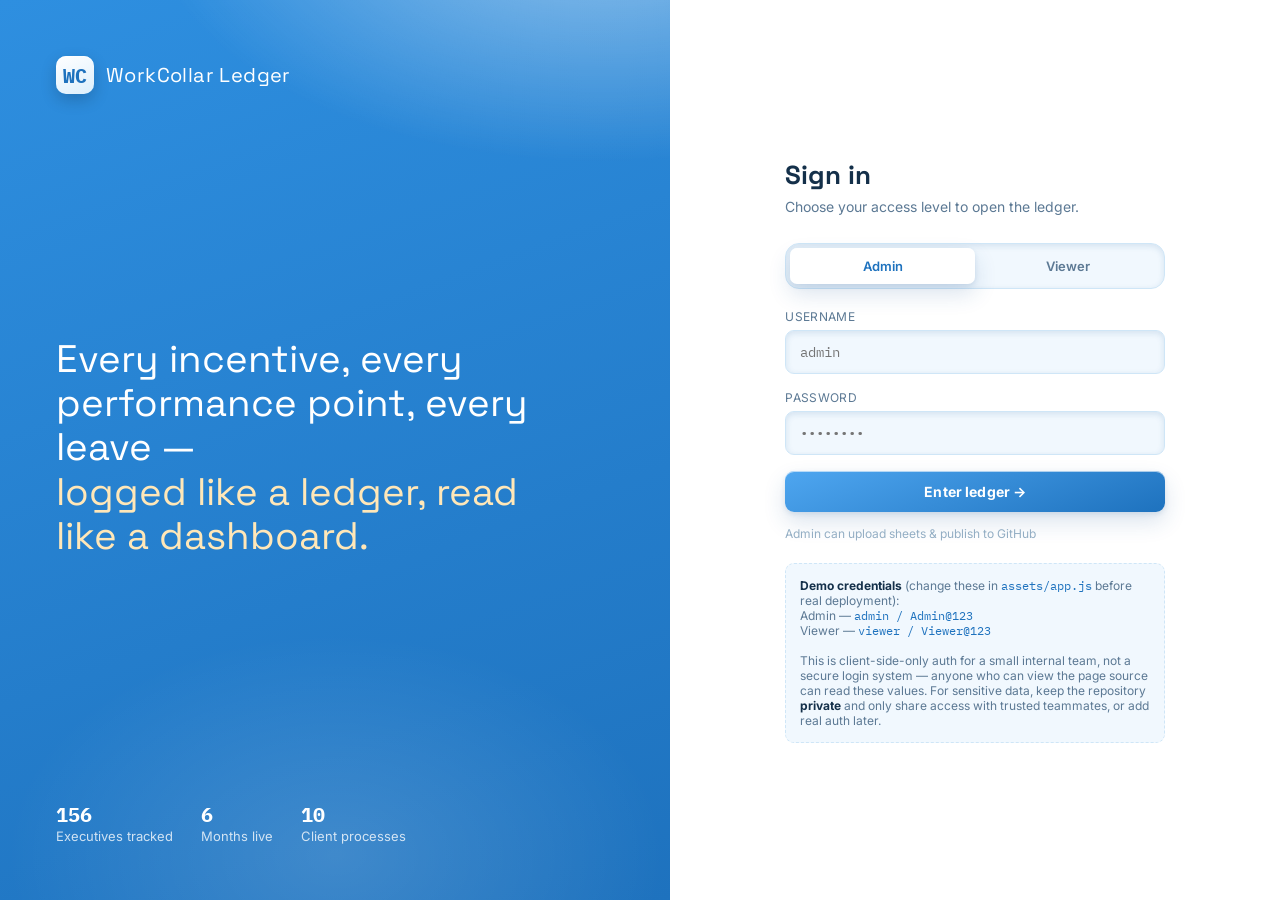
==== commit 41193ab4: "Initial commit" ====
--- a/index.html
+++ b/index.html
@@ -3,7 +3,7 @@
 <head>
 <meta charset="UTF-8">
 <meta name="viewport" content="width=device-width, initial-scale=1.0">
-<title>WE CREDIT — Sign in</title>
+<title>WorkCollar Ledger — Sign in</title>
 <link rel="preconnect" href="https://fonts.googleapis.com">
 <link href="https://fonts.googleapis.com/css2?family=Space+Grotesk:wght@500;600;700&family=Inter:wght@400;500;600;700&family=IBM+Plex+Mono:wght@400;500;600&display=swap" rel="stylesheet">
 <link rel="stylesheet" href="assets/style.css">
@@ -12,7 +12,7 @@
 
 <div class="login-shell">
   <aside class="login-aside">
-    <div class="brand-mark"><span class="stamp">WC</span> WE CREDIT</div>
+    <div class="brand-mark"><span class="stamp">WC</span> WorkCollar Ledger</div>
 
     <div class="aside-quote">
       Every incentive, every performance point, every leave —<br>
@@ -56,6 +56,8 @@
 
       <div class="demo-creds">
         <b>Demo credentials</b> (change these in <code>assets/app.js</code> before real deployment):<br>
+        Admin — <code>admin / Admin@123</code><br>
+        Viewer — <code>viewer / Viewer@123</code><br><br>
         This is client-side-only auth for a small internal team, not a secure login system —
         anyone who can view the page source can read these values. For sensitive data, keep the
         repository <b>private</b> and only share access with trusted teammates, or add real auth later.
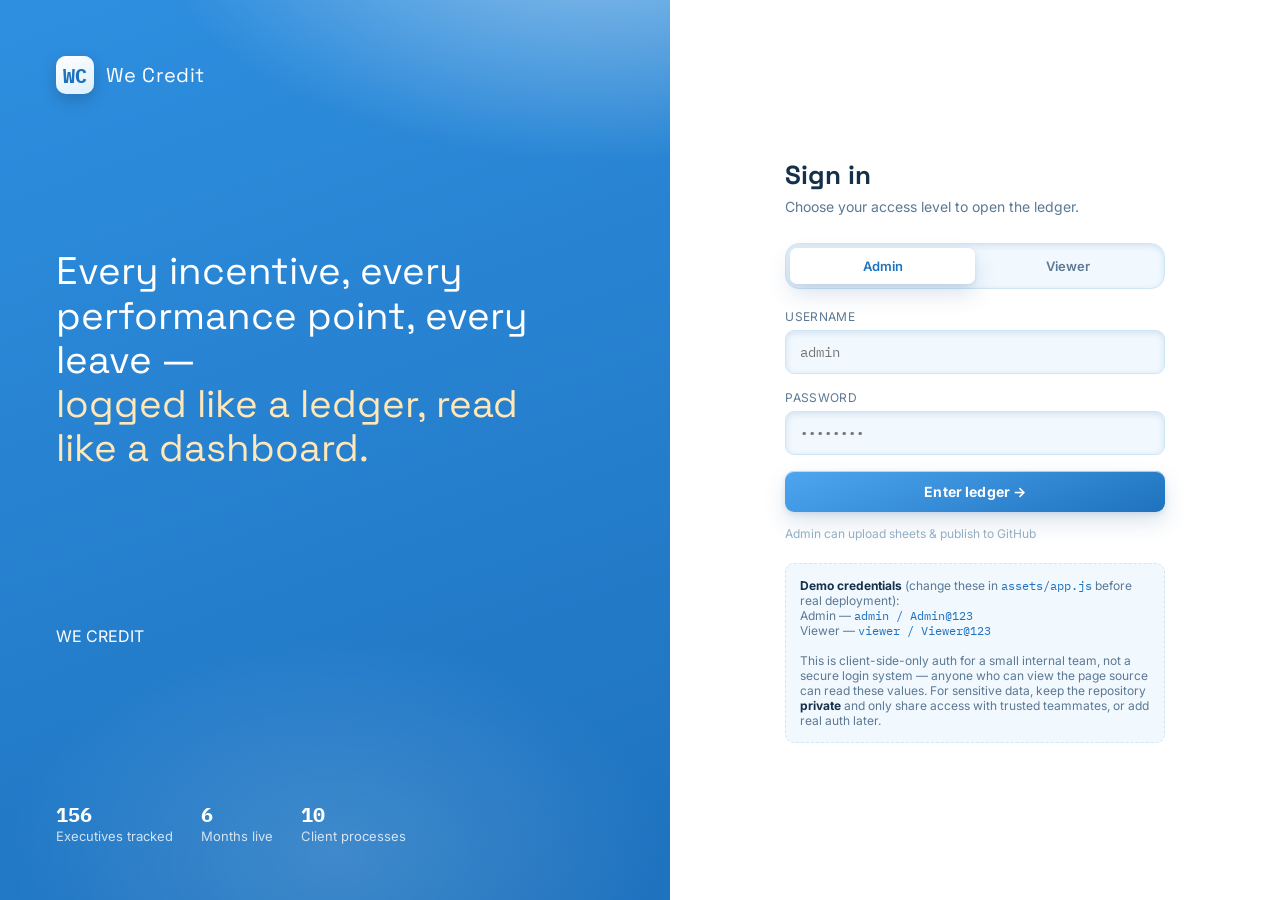
==== commit 2e09f743: "Initial commit" ====
--- a/index.html
+++ b/index.html
@@ -3,7 +3,7 @@
 <head>
 <meta charset="UTF-8">
 <meta name="viewport" content="width=device-width, initial-scale=1.0">
-<title>WorkCollar Ledger — Sign in</title>
+<title>We Credit — Sign in</title>
 <link rel="preconnect" href="https://fonts.googleapis.com">
 <link href="https://fonts.googleapis.com/css2?family=Space+Grotesk:wght@500;600;700&family=Inter:wght@400;500;600;700&family=IBM+Plex+Mono:wght@400;500;600&display=swap" rel="stylesheet">
 <link rel="stylesheet" href="assets/style.css">
@@ -12,12 +12,12 @@
 
 <div class="login-shell">
   <aside class="login-aside">
-    <div class="brand-mark"><span class="stamp">WC</span> WorkCollar Ledger</div>
+    <div class="brand-mark"><span class="stamp">WC</span> We Credit</div>
 
     <div class="aside-quote">
       Every incentive, every performance point, every leave —<br>
       <em>logged like a ledger, read like a dashboard.</em>
-    </div>
+    </div>WE CREDIT
 
     <div class="aside-foot">
       <div><b id="statEmp">—</b>Executives tracked</div>
